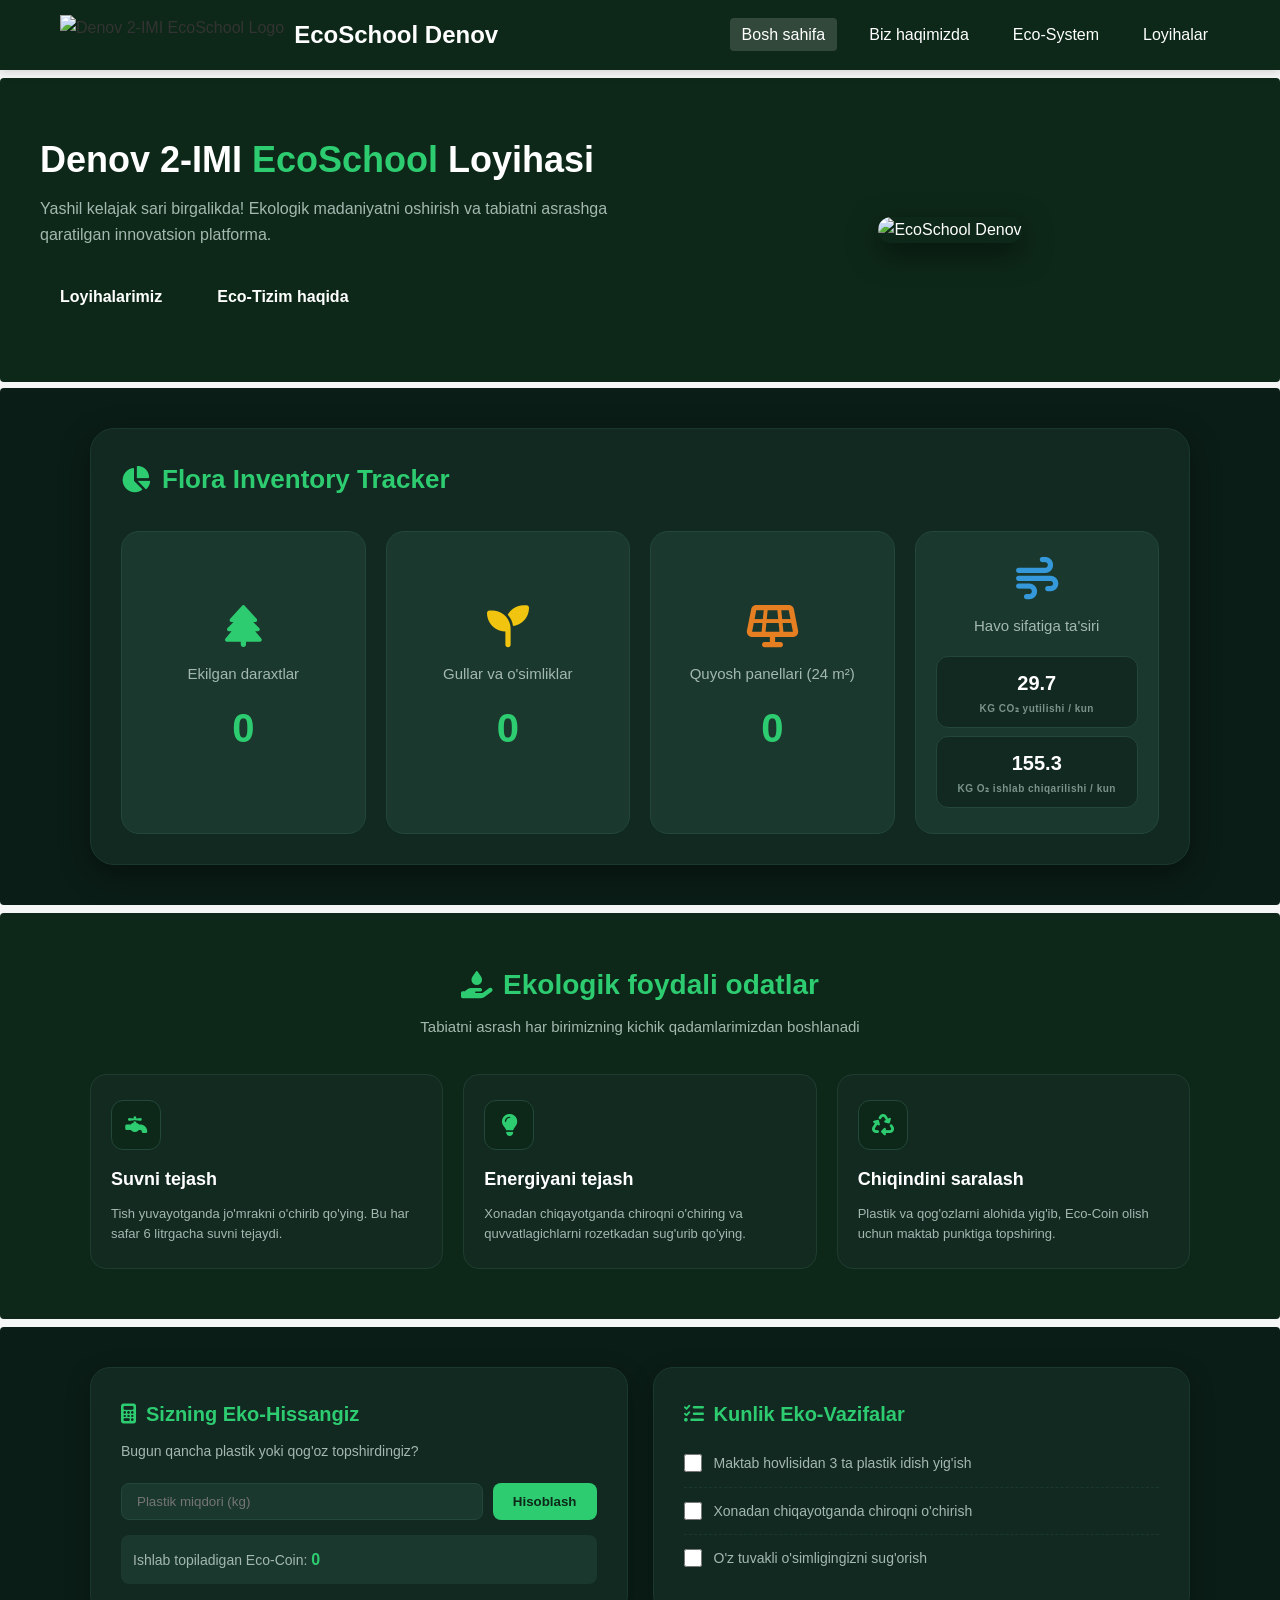
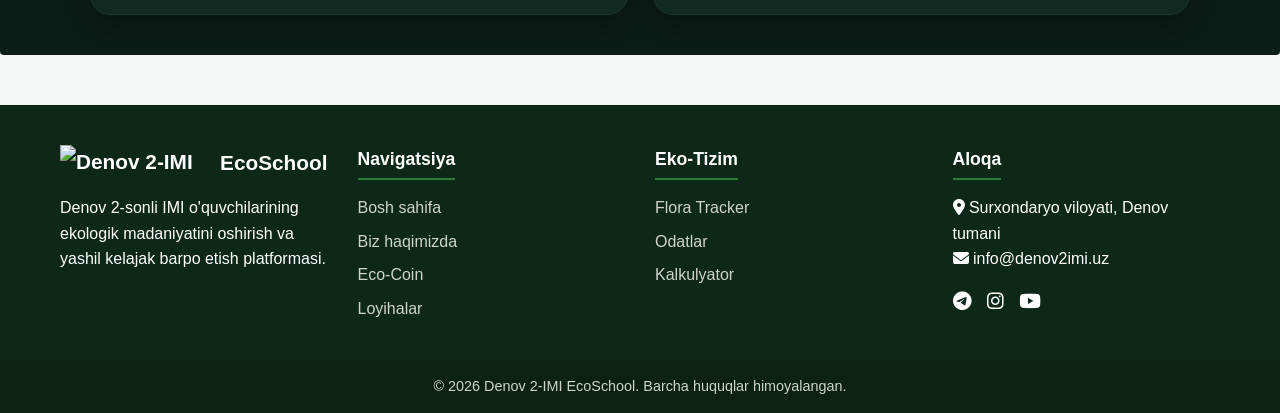
==== index.html @ a606a938 "Add files via upload" ====
<!doctype html>
<html lang="uz">
  <head>
    <meta charset="UTF-8">
    <meta name="viewport" content="width=device-width, initial-scale=1.0">
    <meta name="keywords" content="ecoschool, denov 2-imi, denov2imi, denov ecology, eko maktab, green school denov, denov ecoschool, denov2imi ecoschool">
    <meta name="description" content="Denov 2-IMI maktabining rasmiy ekologik platformasi. Eko-startaplar, yangiliklar va interaktiv kalkulyator">
    <title>EcoSchool Denov | Denov 2-imi</title>
    
    <link rel="stylesheet" href="style.css">
    <link rel="stylesheet" href="https://cdnjs.cloudflare.com/ajax/libs/font-awesome/6.5.1/css/all.min.css">
    <link rel="stylesheet" href="main.css">
    
    <meta name="theme-color" content="#0D2818">
    <meta name="apple-mobile-web-app-status-bar-style" content="black-translucent">
  </head>
  <body>
    <header class="main-header">
      <nav class="navbar">
        <div class="logo">
          <img src="images/logo.png" alt="Denov 2-IMI EcoSchool Logo" class="logo-img">
          <span class="logo-text">EcoSchool Denov</span>
        </div>
        
        <ul class="nav-links">
          <li><a href="index.html" class="active">Bosh sahifa</a></li>
          <li><a href="about.html">Biz haqimizda</a></li>
          <li><a href="ecosystem.html">Eco-System</a></li>
          <li><a href="projects.html">Loyihalar</a></li>
        </ul>
      </nav>
    </header>

    <section id="home" class="hero">
      <div class="hero-container">
        <div class="hero-content">
          <h1>Denov 2-IMI <span>EcoSchool</span> Loyihasi</h1>
          <p>Yashil kelajak sari birgalikda! Ekologik madaniyatni oshirish va tabiatni asrashga qaratilgan innovatsion platforma.</p>
          <div class="hero-btns">
            <a href="projects.html" class="btn btn-primary">Loyihalarimiz</a>
            <a href="ecosystem.html" class="btn btn-secondary">Eco-Tizim haqida</a>
          </div>
        </div>
        <div class="hero-image">
          <img src="images/ecoschool.png" alt="EcoSchool Denov">
        </div>
      </div>
    </section>

    <section class="tracker-section">
      <div class="tracker-container">
        <h2 class="tracker-title"><i class="fas fa-chart-pie"></i> Flora Inventory Tracker</h2>
        
        <div class="tracker-grid">
          <div class="tracker-card">
            <i class="fas fa-tree icon-tree"></i>
            <h3>Ekilgan daraxtlar</h3>
            <p class="stat-number" data-target="454">0</p>
          </div>

          <div class="tracker-card">
            <i class="fas fa-seedling icon-flower"></i>
            <h3>Gullar va o'simliklar</h3>
            <p class="stat-number" data-target="501">0</p>
          </div>

          <div class="tracker-card">
            <i class="fas fa-solar-panel icon-solar"></i>
            <h3>Quyosh panellari (24 m²)</h3>
            <p class="stat-number" data-target="12">0</p>
          </div>

          <div class="tracker-card impact-card">
            <i class="fas fa-wind icon-air"></i>
            <h3>Havo sifatiga ta'siri</h3>
            
            <div class="impact-box">
              <span class="impact-value">29.7</span>
              <span class="impact-label">KG CO₂ yutilishi / kun</span>
            </div>

            <div class="impact-box">
              <span class="impact-value">155.3</span>
              <span class="impact-label">KG O₂ ishlab chiqarilishi / kun</span>
            </div>
          </div>
        </div>
      </div>
    </section>

    <section class="eco-tips-section">
      <div class="eco-tips-container">
        <h2 class="section-title"><i class="fas fa-hand-holding-water"></i> Ekologik foydali odatlar</h2>
        <p class="section-subtitle">Tabiatni asrash har birimizning kichik qadamlarimizdan boshlanadi</p>

        <div class="tips-grid">
          <div class="tip-card">
            <div class="tip-icon"><i class="fas fa-faucet"></i></div>
            <h3>Suvni tejash</h3>
            <p>Tish yuvayotganda jo'mrakni o'chirib qo'ying. Bu har safar 6 litrgacha suvni tejaydi.</p>
          </div>

          <div class="tip-card">
            <div class="tip-icon"><i class="fas fa-lightbulb"></i></div>
            <h3>Energiyani tejash</h3>
            <p>Xonadan chiqayotganda chiroqni o'chiring va quvvatlagichlarni rozetkadan sug'urib qo'ying.</p>
          </div>

          <div class="tip-card">
            <div class="tip-icon"><i class="fas fa-recycle"></i></div>
            <h3>Chiqindini saralash</h3>
            <p>Plastik va qog'ozlarni alohida yig'ib, Eco-Coin olish uchun maktab punktiga topshiring.</p>
          </div>
        </div>
      </div>
    </section>

    <section class="eco-interactive-section">
      <div class="interactive-container">
        
        <div class="interactive-card calculator-card">
          <h3><i class="fas fa-calculator"></i> Sizning Eko-Hissangiz</h3>
          <p>Bugun qancha plastik yoki qog'oz topshirdingiz?</p>
          
          <div class="input-group">
            <input type="number" id="plasticInput" placeholder="Plastik miqdori (kg)">
            <button onclick="calculateEcoCoins()" class="calc-btn">Hisoblash</button>
          </div>
          
          <div class="calc-result" id="calcResult">
            Ishlab topiladigan Eco-Coin: <span id="coinOutput">0</span>
          </div>
        </div>

        <div class="interactive-card daily-quests">
          <h3><i class="fas fa-tasks"></i> Kunlik Eko-Vazifalar</h3>
          <ul class="quest-list">
            <li>
              <input type="checkbox" id="quest1">
              <label for="quest1">Maktab hovlisidan 3 ta plastik idish yig'ish</label>
            </li>
            <li>
              <input type="checkbox" id="quest2">
              <label for="quest2">Xonadan chiqayotganda chiroqni o'chirish</label>
            </li>
            <li>
              <input type="checkbox" id="quest3">
              <label for="quest3">O'z tuvakli o'simligingizni sug'orish</label>
            </li>
          </ul>
        </div>

      </div>
    </section>

    <footer class="main-footer">
      <div class="footer-container">
        
        <div class="footer-brand">
          <div class="footer-logo">
            <img src="images/logo.png" alt="Denov 2-IMI EcoSchool Logo">
            <span>EcoSchool</span>
          </div>
          <p>Denov 2-sonli IMI o'quvchilarining ekologik madaniyatini oshirish va yashil kelajak barpo etish platformasi.</p>
        </div>

        <div class="footer-links">
          <h4>Navigatsiya</h4>
          <ul>
            <li><a href="index.html">Bosh sahifa</a></li>
            <li><a href="about.html">Biz haqimizda</a></li>
            <li><a href="ecosystem.html">Eco-Coin</a></li>
            <li><a href="projects.html">Loyihalar</a></li>
          </ul>
        </div>

        <div class="footer-links">
          <h4>Eko-Tizim</h4>
          <ul>
            <li><a href="ecosystem.html">Flora Tracker</a></li>
            <li><a href="ecosystem.html">Odatlar</a></li>
            <li><a href="ecosystem.html">Kalkulyator</a></li>
          </ul>
        </div>

        <div class="footer-contact">
          <h4>Aloqa</h4>
          <p><i class="fas fa-map-marker-alt"></i> Surxondaryo viloyati, Denov tumani</p>
          <p><i class="fas fa-envelope"></i> info@denov2imi.uz</p>
          <div class="social-icons">
            <a href="#"><i class="fab fa-telegram"></i></a>
            <a href="#"><i class="fab fa-instagram"></i></a>
            <a href="#"><i class="fab fa-youtube"></i></a>
          </div>
        </div>

      </div>

      <div class="footer-bottom">
        <p>&copy; 2026 Denov 2-IMI EcoSchool. Barcha huquqlar himoyalangan.</p>
      </div>
    </footer>

    <script type="module" src="main.js"></script>
  </body>
</html>
---- style.css ----
.hero {
  padding: 60px 20px;
  background-color: #0d2818;
  color: #ffffff;
  border-radius: 4px;
  margin-top: 8px;
}

.hero-container {
  max-width: 1200px;
  margin: 0 auto;
  display: flex;
  align-items: center;
  justify-content: space-between;
  gap: 40px;
}

.hero-content {
  flex: 1;
}

.hero-content h1 {
  font-size: 36px;
  margin-bottom: 15px;
  line-height: 1.2;
}

.hero-content h1 span {
  color: #2ecc71; 
}

.hero-content p {
  color: #a3b8b0;
  font-size: 16px;
  margin-bottom: 25px;
  line-height: 1.6;
}

.hero-btns {
  display: flex;
  gap: 15px;
}

.btn {
  padding: 12px 24px;
  border-radius: 8px;
  text-decoration: none;
  font-weight: 600;
  transition: 0.3s;
}

.btn-primary {
  background-color: #2ecc71;
  color: #0d2818;
}

.btn-primary:hover {
  background-color: #27ae60;
}

.btn-secondary {
  border: 2px solid #2ecc71;
  color: #2ecc71;
}

.btn-secondary:hover {
  background-color: rgba(46, 204, 113, 0.1);
}

.hero-image {
  flex: 1;
  text-align: center;
}

.hero-image img {
  width: 100%;
  max-width: 500px;
  border-radius: 16px;
  box-shadow: 0 10px 30px rgba(0, 0, 0, 0.5);
}

.tracker-section {
  width: 100%;
  background-color: #0b1d17;
  padding: 40px 20px;
  box-sizing: border-box;
  border-radius: 4px;
  margin-top: 6px;
}

.tracker-container {
  max-width: 1100px;
  margin: 0 auto;
  background-color: #122921;
  border-radius: 24px;
  padding: 30px;
  border: 1px solid #1a382e;
  box-shadow: 0 10px 30px rgba(0, 0, 0, 0.4);
}

.tracker-title {
  color: #2ecc71;
  font-size: 26px;
  font-weight: 700;
  margin-bottom: 30px;
  display: flex;
  align-items: center;
  gap: 12px;
}

.tracker-grid {
  display: grid;
  grid-template-columns: repeat(auto-fit, minmax(220px, 1fr));
  gap: 20px;
}

.tracker-card {
  background-color: #1a382e;
  border-radius: 18px;
  padding: 25px 20px;
  text-align: center;
  display: flex;
  flex-direction: column;
  align-items: center;
  justify-content: center;
  border: 1px solid #23473b;
}

.tracker-card i {
  font-size: 42px;
  margin-bottom: 15px;
}

.icon-tree { color: #2ecc71; }
.icon-flower { color: #f1c40f; }
.icon-solar { color: #e67e22; }
.icon-air { color: #3498db; }

.tracker-card h3 {
  color: #a3b8b0;
  font-size: 15px;
  font-weight: 500;
  margin-bottom: 10px;
}

.stat-number {
  color: #2ecc71;
  font-size: 40px;
  font-weight: 800;
  margin: 0;
}

.impact-card {
  justify-content: space-between;
}

.impact-box {
  background-color: #122921;
  width: 100%;
  padding: 10px;
  border-radius: 12px;
  margin-top: 8px;
  border: 1px solid #23473b;
  box-sizing: border-box;
}

.impact-value {
  display: block;
  color: #ffffff;
  font-size: 20px;
  font-weight: 700;
}

.impact-label {
  display: block;
  color: #7a938a;
  font-size: 10px;
  font-weight: 600;
  margin-top: 2px;
  letter-spacing: 0.5px;
}

.eco-tips-section {
  width: 100%;
  background-color: #0d2818;
  padding: 50px 20px;
  box-sizing: border-box;
  border-radius: 4px;
  margin-top: 8px;
}

.eco-tips-container {
  max-width: 1100px;
  margin: 0 auto;
  text-align: center;
}

.section-title {
  color: #2ecc71;
  font-size: 28px;
  font-weight: 700;
  margin-bottom: 8px;
  display: flex;
  align-items: center;
  justify-content: center;
  gap: 10px;
}

.section-subtitle {
  color: #a3b8b0;
  font-size: 15px;
  margin-bottom: 35px;
}

.tips-grid {
  display: grid;
  grid-template-columns: repeat(auto-fit, minmax(230px, 1fr));
  gap: 20px;
}

.tip-card {
  background-color: #132a21;
  border: 1px solid #1e3d30;
  border-radius: 16px;
  padding: 25px 20px;
  text-align: left;
  transition: transform 0.3s ease, border-color 0.3s ease;
}

.tip-card:hover {
  transform: translateY(-5px);
  border-color: #2ecc71;
}

.tip-icon {
  width: 50px;
  height: 50px;
  background-color: #0d2818;
  border-radius: 12px;
  display: flex;
  align-items: center;
  justify-content: center;
  margin-bottom: 15px;
  border: 1px solid #23473b;
}

.tip-icon i {
  color: #2ecc71;
  font-size: 22px;
}

.tip-card h3 {
  color: #ffffff;
  font-size: 18px;
  margin-bottom: 10px;
}

.tip-card p {
  color: #a3b8b0;
  font-size: 13px;
  line-height: 1.5;
  margin: 0;
}

.eco-interactive-section {
  width: 100%;
  background-color: #0b1d17;
  padding: 40px 20px;
  box-sizing: border-box;
  border-radius: 4px;
  margin-top: 8px;
}

.interactive-container {
  max-width: 1100px;
  margin: 0 auto;
  display: grid;
  grid-template-columns: repeat(auto-fit, minmax(300px, 1fr));
  gap: 25px;
}

.interactive-card {
  background-color: #122921;
  border: 1px solid #1a382e;
  border-radius: 20px;
  padding: 30px;
  color: #ffffff;
  box-shadow: 0 8px 25px rgba(0, 0, 0, 0.3);
}

.interactive-card h3 {
  color: #2ecc71;
  font-size: 20px;
  margin-bottom: 10px;
  display: flex;
  align-items: center;
  gap: 10px;
}

.interactive-card p {
  color: #a3b8b0;
  font-size: 14px;
  margin-bottom: 20px;
}

.input-group {
  display: flex;
  gap: 10px;
  margin-bottom: 15px;
}

.input-group input {
  flex: 1;
  background-color: #1a382e;
  border: 1px solid #23473b;
  border-radius: 8px;
  padding: 10px 15px;
  color: #ffffff;
  outline: none;
}

.calc-btn {
  background-color: #2ecc71;
  color: #0d2818;
  border: none;
  border-radius: 8px;
  padding: 10px 20px;
  font-weight: 700;
  cursor: pointer;
  transition: 0.3s;
}

.calc-btn:hover {
  background-color: #27ae60;
}

.calc-result {
  background-color: #1a382e;
  padding: 12px;
  border-radius: 8px;
  font-size: 14px;
  color: #a3b8b0;
}

#coinOutput {
  color: #2ecc71;
  font-weight: 800;
  font-size: 16px;
}

.quest-list {
  list-style: none;
  padding: 0;
  margin: 0;
}

.quest-list li {
  display: flex;
  align-items: center;
  gap: 12px;
  padding: 12px 0;
  border-bottom: 1px dashed #1a382e;
}

.quest-list li:last-child {
  border-bottom: none;
}

.quest-list input[type="checkbox"] {
  accent-color: #2ecc71;
  width: 18px;
  height: 18px;
  cursor: pointer;
}

.quest-list label {
  color: #a3b8b0;
  font-size: 14px;
  cursor: pointer;
}

.about-section {
  width: 100%;
  background-color: #0b1d17;
  padding: 60px 20px;
  box-sizing: border-box;
}

.about-container {
  max-width: 1100px;
  margin: 0 auto;
  display: grid;
  grid-template-columns: repeat(auto-fit, minmax(320px, 1fr));
  gap: 40px;
  align-items: center;
}

.about-content h2 {
  color: #2ecc71;
  font-size: 28px;
  margin-bottom: 15px;
  display: flex;
  align-items: center;
  gap: 10px;
}

.about-description {
  color: #a3b8b0;
  font-size: 15px;
  line-height: 1.6;
  margin-bottom: 30px;
}

.about-features {
  display: flex;
  flex-direction: column;
  gap: 20px;
}

.feature-item {
  display: flex;
  align-items: flex-start;
  gap: 15px;
  background-color: #122921;
  border: 1px solid #1a382e;
  padding: 18px;
  border-radius: 14px;
}

.feature-icon {
  width: 42px;
  height: 42px;
  background-color: #1a382e;
  border-radius: 10px;
  display: flex;
  align-items: center;
  justify-content: center;
  flex-shrink: 0;
}

.feature-icon i {
  color: #2ecc71;
  font-size: 18px;
}

.feature-item h4 {
  color: #ffffff;
  font-size: 16px;
  margin-bottom: 5px;
}

.feature-item p {
  color: #a3b8b0;
  font-size: 13px;
  line-height: 1.4;
  margin: 0;
}

.about-stats-card {
  background-color: #122921;
  border: 1px solid #1a382e;
  border-radius: 20px;
  padding: 35px;
  display: flex;
  flex-direction: column;
  gap: 20px;
  box-shadow: 0 8px 25px rgba(0, 0, 0, 0.3);
}

.about-stats-card h3 {
  color: #ffffff;
  font-size: 18px;
  margin-bottom: 10px;
  text-align: center;
}

.mini-stat {
  background-color: #0b1d17;
  border: 1px solid #1a382e;
  border-radius: 12px;
  padding: 15px;
  text-align: center;
}

.mini-number {
  display: block;
  color: #2ecc71;
  font-size: 28px;
  font-weight: 800;
}

.mini-label {
  color: #a3b8b0;
  font-size: 12px;
  margin-top: 2px;
}

.about-news-section {
  width: 100%;
  background-color: #0d2818;
  padding: 50px 20px;
  box-sizing: border-box;
}

.about-news-container {
  max-width: 1100px;
  margin: 0 auto;
}

.section-header {
  margin-bottom: 35px;
  text-align: left;
}

.section-header h2 {
  color: #2ecc71;
  font-size: 26px;
  margin-bottom: 8px;
  display: flex;
  align-items: center;
  gap: 10px;
}

.section-header p {
  color: #a3b8b0;
  font-size: 14px;
}

.news-cards-grid {
  display: grid;
  grid-template-columns: repeat(auto-fit, minmax(280px, 1fr));
  gap: 20px;
}

.news-card-item {
  background-color: #132a21;
  border: 1px solid #1e3d30;
  border-radius: 16px;
  padding: 25px;
  position: relative;
  display: flex;
  flex-direction: column;
  justify-content: space-between;
  transition: transform 0.3s ease, border-color 0.3s ease;
}

.news-card-item:hover {
  transform: translateY(-5px);
  border-color: #2ecc71;
}

.news-card-badge {
  display: inline-block;
  align-self: flex-start;
  background-color: #0d2818;
  color: #2ecc71;
  border: 1px solid #1e3d30;
  font-size: 11px;
  font-weight: 600;
  padding: 4px 10px;
  border-radius: 6px;
  margin-bottom: 15px;
}

.news-card-item h3 {
  color: #ffffff;
  font-size: 17px;
  line-height: 1.4;
  margin-bottom: 10px;
}

.news-card-item p {
  color: #a3b8b0;
  font-size: 13px;
  line-height: 1.6;
  margin-bottom: 20px;
}

.read-more-link {
  color: #2ecc71;
  text-decoration: none;
  font-size: 13px;
  font-weight: 600;
  display: flex;
  align-items: center;
  gap: 6px;
  transition: gap 0.2s ease;
}

.read-more-link:hover {
  gap: 10px;
}

.eco-news-section {
  width: 100%;
  background-color: #0b1d17;
  padding: 60px 20px;
  box-sizing: border-box;
}

.eco-news-container {
  max-width: 1100px;
  margin: 0 auto;
}

.news-header {
  text-align: center;
  margin-bottom: 40px;
}

.news-header h2 {
  color: #2ecc71;
  font-size: 28px;
  display: flex;
  align-items: center;
  justify-content: center;
  gap: 10px;
  margin-bottom: 8px;
}

.news-header p {
  color: #a3b8b0;
  font-size: 15px;
}

.eco-news-grid {
  display: grid;
  grid-template-columns: repeat(auto-fit, minmax(300px, 1fr));
  gap: 25px;
}

.eco-news-card {
  background-color: #122921;
  border: 1px solid #1a382e;
  border-radius: 18px;
  overflow: hidden;
  display: flex;
  flex-direction: column;
  transition: transform 0.3s ease, border-color 0.3s ease;
}

.eco-news-card:hover {
  transform: translateY(-7px);
  border-color: #2ecc71;
}

.card-image {
  position: relative;
  width: 100%;
  height: 180px;
  background-color: #0d2818;
  object-fit: cover;
}

.card-image img {
  width: 100%;
  height: 100%;
  object-fit: cover;
}

.category-tag {
  position: absolute;
  top: 12px;
  right: 12px;
  background-color: #2ecc71;
  color: #0b1d17;
  font-size: 11px;
  font-weight: 700;
  padding: 4px 10px;
  border-radius: 6px;
  text-transform: uppercase;
}

.card-body {
  padding: 22px;
  display: flex;
  flex-direction: column;
  flex-grow: 1;
}

.card-date {
  color: #7a938a;
  font-size: 12px;
  margin-bottom: 10px;
  display: flex;
  align-items: center;
  gap: 6px;
}

.eco-news-card h3 {
  color: #ffffff;
  font-size: 17px;
  line-height: 1.4;
  margin-bottom: 10px;
}

.eco-news-card p {
  color: #a3b8b0;
  font-size: 13px;
  line-height: 1.5;
  margin-bottom: 20px;
  flex-grow: 1;
}

.news-more-btn {
  color: #2ecc71;
  text-decoration: none;
  font-size: 14px;
  font-weight: 600;
  display: inline-flex;
  align-items: center;
  gap: 6px;
  transition: gap 0.2s ease;
}

.news-more-btn:hover {
  gap: 10px;
}

.eco-system-section {
  width: 100%;
  background-color: #0d2818;
  padding: 60px 20px;
  box-sizing: border-box;
}

.eco-system-container {
  max-width: 1100px;
  margin: 0 auto;
}

.system-header {
  text-align: center;
  margin-bottom: 45px;
}

.system-header h2 {
  color: #2ecc71;
  font-size: 28px;
  display: flex;
  align-items: center;
  justify-content: center;
  gap: 10px;
  margin-bottom: 8px;
}

.system-header p {
  color: #a3b8b0;
  font-size: 15px;
}

.system-grid {
  display: grid;
  grid-template-columns: repeat(auto-fit, minmax(240px, 1fr));
  gap: 25px;
}

.system-card {
  background-color: #132a21;
  border: 1px solid #1e3d30;
  border-radius: 18px;
  padding: 25px 20px;
  display: flex;
  flex-direction: column;
  transition: transform 0.3s ease, border-color 0.3s ease;
}

.system-card:hover {
  transform: translateY(-5px);
  border-color: #2ecc71;
}

.card-icon {
  width: 50px;
  height: 50px;
  background-color: #0d2818;
  border: 1px solid #1e3d30;
  border-radius: 12px;
  display: flex;
  align-items: center;
  justify-content: center;
  margin-bottom: 15px;
}

.card-icon i {
  color: #2ecc71;
  font-size: 22px;
}

.system-card h3 {
  color: #ffffff;
  font-size: 20px;
  margin-bottom: 12px;
}

.card-quote {
  margin: 0 0 15px 0;
  padding: 8px 10px;
  border-left: 3px solid #2ecc71;
  color: #2ecc71;
  font-style: italic;
  font-size: 13px;
  line-height: 1.4;
  background-color: rgba(46, 204, 113, 0.05);
  border-radius: 0 8px 8px 0;
}

.system-card p {
  color: #a3b8b0;
  font-size: 13px;
  line-height: 1.5;
  margin: 0;
}

.school-eco-section {
  width: 100%;
  background-color: #0b1d17;
  padding: 60px 20px;
  box-sizing: border-box;
}

.school-eco-container {
  max-width: 1100px;
  margin: 0 auto;
}

.eco-intro {
  text-align: center;
  max-width: 750px;
  margin: 0 auto 45px auto;
}

.eco-intro h2 {
  color: #2ecc71;
  font-size: 28px;
  display: flex;
  align-items: center;
  justify-content: center;
  gap: 10px;
  margin-bottom: 12px;
}

.eco-intro p {
  color: #a3b8b0;
  font-size: 15px;
  line-height: 1.6;
}

.eco-columns {
  display: grid;
  grid-template-columns: repeat(auto-fit, minmax(280px, 1fr));
  gap: 25px;
}

.eco-column-card {
  background-color: #122921;
  border: 1px solid #1a382e;
  border-radius: 18px;
  padding: 28px 22px;
  display: flex;
  flex-direction: column;
  transition: transform 0.3s ease, border-color 0.3s ease;
}

.eco-column-card:hover {
  transform: translateY(-5px);
  border-color: #2ecc71;
}

.column-icon {
  width: 52px;
  height: 52px;
  background-color: #0b1d17;
  border: 1px solid #1a382e;
  border-radius: 14px;
  display: flex;
  align-items: center;
  justify-content: center;
  margin-bottom: 18px;
}

.column-icon i {
  color: #2ecc71;
  font-size: 24px;
}

.eco-column-card h3 {
  color: #ffffff;
  font-size: 20px;
  margin-bottom: 12px;
}

.school-quote {
  margin: 0 0 15px 0;
  padding: 8px 12px;
  border-left: 3px solid #2ecc71;
  color: #2ecc71;
  font-style: italic;
  font-size: 13px;
  line-height: 1.4;
  background-color: rgba(46, 204, 113, 0.05);
  border-radius: 0 8px 8px 0;
}

.eco-column-card p {
  color: #a3b8b0;
  font-size: 13px;
  line-height: 1.6;
  margin: 0;
}

.projects-section {
  width: 100%;
  background-color: #0b1d17;
  padding: 60px 20px;
  box-sizing: border-box;
}

.projects-container {
  max-width: 1100px;
  margin: 0 auto;
}

.projects-header {
  text-align: center;
  margin-bottom: 45px;
}

.projects-header h2 {
  color: #2ecc71;
  font-size: 28px;
  display: flex;
  align-items: center;
  justify-content: center;
  gap: 10px;
  margin-bottom: 8px;
}

.projects-header p {
  color: #a3b8b0;
  font-size: 15px;
}

.projects-grid {
  display: grid;
  grid-template-columns: repeat(auto-fit, minmax(280px, 1fr));
  gap: 25px;
}

.project-card {
  background-color: #122921;
  border: 1px solid #1a382e;
  border-radius: 18px;
  padding: 25px;
  position: relative;
  display: flex;
  flex-direction: column;
  transition: transform 0.3s ease, border-color 0.3s ease;
}

.project-card:hover {
  transform: translateY(-5px);
  border-color: #2ecc71;
}

.project-status {
  position: absolute;
  top: 20px;
  right: 20px;
  font-size: 11px;
  font-weight: 700;
  padding: 4px 10px;
  border-radius: 20px;
}

.status-active {
  background-color: rgba(46, 204, 113, 0.15);
  color: #2ecc71;
  border: 1px solid #2ecc71;
}

.status-completed {
  background-color: rgba(52, 152, 219, 0.15);
  color: #3498db;
  border: 1px solid #3498db;
}

.project-icon {
  width: 48px;
  height: 48px;
  background-color: #0b1d17;
  border: 1px solid #1a382e;
  border-radius: 12px;
  display: flex;
  align-items: center;
  justify-content: center;
  margin-bottom: 15px;
}

.project-icon i {
  color: #2ecc71;
  font-size: 20px;
}

.project-card h3 {
  color: #ffffff;
  font-size: 19px;
  margin-bottom: 10px;
}

.project-card p {
  color: #a3b8b0;
  font-size: 13px;
  line-height: 1.5;
  margin-bottom: 20px;
  flex-grow: 1;
}

.project-progress {
  width: 100%;
  height: 8px;
  background-color: #0b1d17;
  border-radius: 10px;
  overflow: hidden;
  margin-bottom: 10px;
}

.progress-bar {
  height: 100%;
  background-color: #2ecc71;
  border-radius: 10px;
}

.project-meta {
  display: flex;
  justify-content: space-between;
  color: #7a938a;
  font-size: 12px;
  font-weight: 600;
}
.add-project-section {
  width: 100%;
  background-color: #0b1d17;
  padding: 0 20px 60px 20px;
  box-sizing: border-box;
}

.add-project-container {
  max-width: 1100px;
  margin: 0 auto;
}

.add-project-card {
  background: linear-gradient(135deg, #122921 0%, #1a382e 100%);
  border: 1px dashed #2ecc71;
  border-radius: 20px;
  padding: 40px 25px;
  text-align: center;
  box-shadow: 0 10px 30px rgba(0, 0, 0, 0.3);
  display: flex;
  flex-direction: column;
  align-items: center;
}

.add-project-icon {
  width: 60px;
  height: 60px;
  background-color: rgba(46, 204, 113, 0.15);
  border-radius: 50%;
  display: flex;
  align-items: center;
  justify-content: center;
  margin-bottom: 20px;
}

.add-project-icon i {
  color: #2ecc71;
  font-size: 28px;
}

.add-project-card h2 {
  color: #ffffff;
  font-size: 24px;
  margin-bottom: 12px;
}

.add-project-card p {
  color: #a3b8b0;
  font-size: 14px;
  max-width: 600px;
  line-height: 1.6;
  margin-bottom: 25px;
}

.add-project-btn {
  background-color: #2ecc71;
  color: #0b1d17;
  border: none;
  border-radius: 12px;
  padding: 14px 28px;
  font-size: 15px;
  font-weight: 700;
  cursor: pointer;
  display: inline-flex;
  align-items: center;
  gap: 10px;
  transition: all 0.3s ease;
}

.add-project-btn:hover {
  background-color: #27ae60;
  transform: translateY(-2px);
  box-shadow: 0 5px 15px rgba(46, 204, 113, 0.4);
}

.add-project{
  color: white;
  text-decoration: none;
}
---- main.css ----
/* ==========================================
   1. UMUMIY SOZLAMALAR VA REZERV STILLAR
   ========================================== */
:root {
  --primary-color: #0D2818;
  --primary-light: #166534;
  --accent-color: #2e7d32;
  --bg-light: #f4f7f5;
  --text-color: #333333;
  --card-bg: #ffffff;
  --gold-color: #fbc02d;
  --border-color: #e0e0e0;
}

* {
  margin: 0;
  padding: 0;
  box-sizing: border-box;
  font-family: 'Segoe UI', Tahoma, Geneva, Verdana, sans-serif;
}

body {
  background-color: var(--bg-light);
  color: var(--text-color);
  line-height: 1.6;
}

a {
  text-decoration: none;
  color: inherit;
}

ul {
  list-style: none;
}

/* ==========================================
   2. HEADER VA NAVBAR
   ========================================== */
.main-header {
  background-color: var(--primary-color);
  position: sticky;
  top: 0;
  z-index: 1000;
  box-shadow: 0 2px 10px rgba(0, 0, 0, 0.15);
}

.navbar {
  display: flex;
  justify-content: space-between;
  align-items: center;
  max-width: 1200px;
  margin: 0 auto;
  padding: 15px 20px;
}

.logo {
  display: flex;
  align-items: center;
  gap: 10px;
}

.logo img {
  height: 40px;
  width: auto;
}

.logo-text {
  color: #ffffff;
  font-size: 1.5rem;
  font-weight: bold;
}

.nav-links {
  display: flex;
  gap: 20px;
}

.nav-links a {
  color: #ffffff;
  font-weight: 500;
  padding: 8px 12px;
  border-radius: 4px;
  transition: background-color 0.3s ease;
}

.nav-links a:hover,
.nav-links a.active {
  background-color: rgba(255, 255, 255, 0.15);
}

/* ==========================================
   3. LOYIHALAR VA KARTALAR (Projects & Store)
   ========================================== */
.projects-section,
.eco-store-section,
.add-project-section,
.auth-section,
.eco-chat-section {
  padding: 40px 20px;
}

.projects-container,
.eco-store-container,
.add-project-container,
.eco-chat-container {
  max-width: 1100px;
  margin: 0 auto;
}

.projects-header,
.store-header,
.chat-header {
  text-align: center;
  margin-bottom: 30px;
}

.projects-header h2,
.store-header h2 {
  color: var(--primary-color);
  font-size: 2rem;
}

.projects-grid,
.store-grid {
  display: grid;
  grid-template-columns: repeat(auto-fit, minmax(280px, 1fr));
  gap: 25px;
}

.project-card,
.store-card {
  background: var(--card-bg);
  border-radius: 12px;
  padding: 20px;
  box-shadow: 0 4px 15px rgba(0, 0, 0, 0.08);
  position: relative;
  display: flex;
  flex-direction: column;
  justify-content: space-between;
}

.project-status {
  position: absolute;
  top: 15px;
  right: 15px;
  font-size: 0.8rem;
  padding: 4px 10px;
  border-radius: 20px;
  font-weight: bold;
}

.status-active {
  background: #e3f2fd;
  color: #1976d2;
}

.status-completed {
  background: #e8f5e9;
  color: #2e7d32;
}

.project-icon,
.store-icon {
  font-size: 2.5rem;
  color: var(--accent-color);
  margin-bottom: 15px;
}

.project-progress {
  height: 8px;
  background: #e0e0e0;
  border-radius: 4px;
  margin: 15px 0 8px 0;
  overflow: hidden;
}

.progress-bar {
  height: 100%;
  background: var(--accent-color);
}

.project-meta {
  display: flex;
  justify-content: space-between;
  font-size: 0.85rem;
  color: #666;
}

/* ==========================================
   4. FORMALAR VA TIZIMGA KIRISH (Forms & Auth)
   ========================================== */
.auth-container,
.add-project-card {
  background: var(--card-bg);
  padding: 30px;
  border-radius: 12px;
  box-shadow: 0 4px 15px rgba(0, 0, 0, 0.1);
}

input[type="text"],
input[type="email"],
input[type="password"],
select,
textarea {
  width: 100%;
  padding: 12px;
  margin-top: 5px;
  margin-bottom: 15px;
  border: 1px solid var(--border-color);
  border-radius: 6px;
  outline: none;
  font-size: 1rem;
}

input:focus,
select:focus,
textarea:focus {
  border-color: var(--accent-color);
}

.btn,
.add-project-btn,
.buy-btn {
  display: inline-block;
  background-color: var(--primary-color);
  color: #ffffff;
  padding: 12px 20px;
  border: none;
  border-radius: 6px;
  font-weight: bold;
  cursor: pointer;
  text-align: center;
  transition: background-color 0.3s ease;
}

.btn:hover,
.add-project-btn:hover,
.buy-btn:hover {
  background-color: var(--primary-light);
}

/* ==========================================
   5. ECO-CHAT VA SIMVOL status
   ========================================== */
.symbol-bar {
  background: #e8f5e9;
  padding: 10px 20px;
  display: flex;
  justify-content: space-between;
  align-items: center;
  border-bottom: 1px solid #c8e6c9;
}

#chatMessages {
  height: 400px;
  padding: 20px;
  overflow-y: auto;
  background: #f9f9f9;
  display: flex;
  flex-direction: column;
  gap: 12px;
}

/* ==========================================
   6. FOOTER
   ========================================== */
.main-footer {
  background-color: var(--primary-color);
  color: #ffffff;
  padding-top: 40px;
  margin-top: 50px;
}

.footer-container {
  max-width: 1200px;
  margin: 0 auto;
  display: grid;
  grid-template-columns: repeat(auto-fit, minmax(200px, 1fr));
  gap: 30px;
  padding: 0 20px 30px 20px;
}

.footer-logo {
  display: flex;
  align-items: center;
  gap: 10px;
  font-size: 1.3rem;
  font-weight: bold;
  margin-bottom: 15px;
}

.footer-logo img {
  height: 35px;
}

.footer-links h4,
.footer-contact h4 {
  margin-bottom: 15px;
  font-size: 1.1rem;
  border-bottom: 2px solid var(--accent-color);
  display: inline-block;
  padding-bottom: 5px;
}

.footer-links ul li {
  margin-bottom: 8px;
}

.footer-links a {
  opacity: 0.8;
  transition: opacity 0.3s;
}

.footer-links a:hover {
  opacity: 1;
}

.social-icons {
  display: flex;
  gap: 15px;
  margin-top: 15px;
  font-size: 1.2rem;
}

.footer-bottom {
  text-align: center;
  padding: 15px;
  background-color: rgba(0, 0, 0, 0.2);
  font-size: 0.9rem;
  opacity: 0.8;
}

/* ==========================================
   7. ADAPTIV TASVIM (RESPONSIVE)
   ========================================== */
@media (max-width: 768px) {
  .navbar {
    flex-direction: column;
    gap: 15px;
  }
  
  .nav-links {
    flex-wrap: wrap;
    justify-content: center;
  }
  
  .symbol-bar {
    flex-direction: column;
    gap: 10px;
    align-items: flex-start;
  }
}
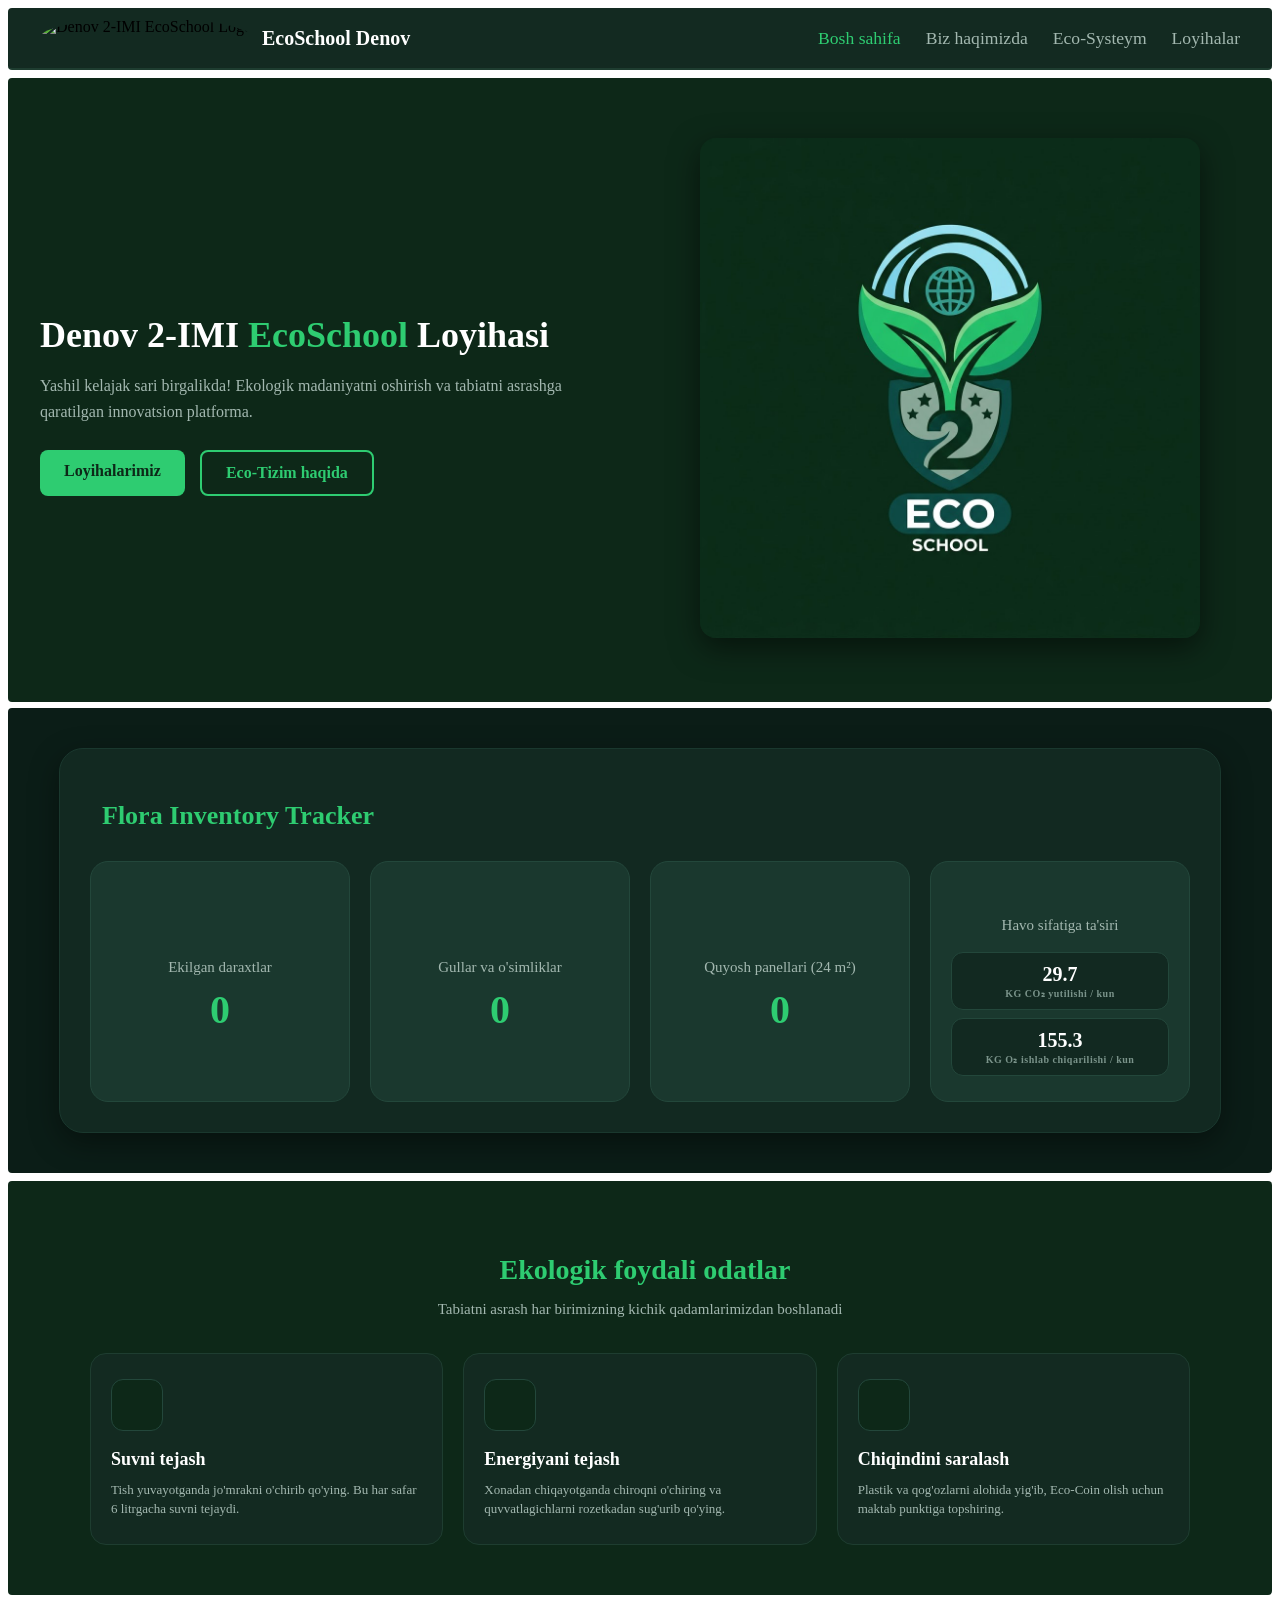
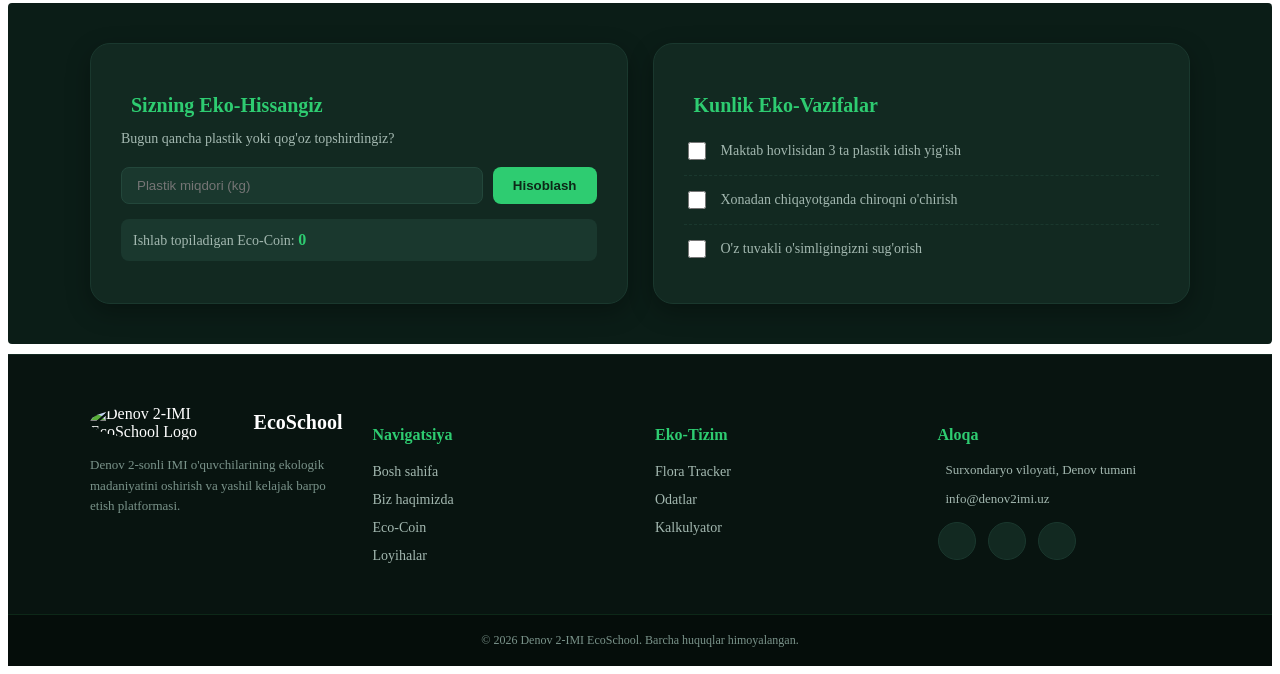
==== commit 03850cc0: "Rename index (1).html to index.html" ====
--- a/index.html
+++ b/index.html
@@ -1,17 +1,17 @@
 <!doctype html>
-<html lang="uz">
+<html lang="en">
   <head>
     <meta charset="UTF-8">
     <meta name="viewport" content="width=device-width, initial-scale=1.0">
     <meta name="keywords" content="ecoschool, denov 2-imi, denov2imi, denov ecology, eko maktab, green school denov, denov ecoschool, denov2imi ecoschool">
-    <meta name="description" content="Denov 2-IMI maktabining rasmiy ekologik platformasi. Eko-startaplar, yangiliklar va interaktiv kalkulyator">
-    <title>EcoSchool Denov | Denov 2-imi</title>
+    <meta name="description" content="Denov 2-IMI maktabining rasmiy ekologik platformasi. Eko-startaplar,yangiliklar va interaktiv kalkulyator">
+    <title> EcoSchool Denov | Denov 2-imi</title>
     
     <link rel="stylesheet" href="style.css">
-    <link rel="stylesheet" href="https://cdnjs.cloudflare.com/ajax/libs/font-awesome/6.5.1/css/all.min.css">
+    <link rel="stylesheet" href="https://cdnjs.cloudflare.com/ajax/libs/font-awesome/7.3.1/css/all.min.css">
     <link rel="stylesheet" href="main.css">
     
-    <meta name="theme-color" content="#0D2818">
+    <meta name="theme-color" content="#OD2818">
     <meta name="apple-mobile-web-app-status-bar-style" content="black-translucent">
   </head>
   <body>
@@ -23,184 +23,181 @@
         </div>
         
         <ul class="nav-links">
-          <li><a href="index.html" class="active">Bosh sahifa</a></li>
+          <li><a href="home.html" class="active">Bosh sahifa</a></li>
           <li><a href="about.html">Biz haqimizda</a></li>
-          <li><a href="ecosystem.html">Eco-System</a></li>
+          <li><a href="ecosysteym.html">Eco-Systeym</a></li>
           <li><a href="projects.html">Loyihalar</a></li>
         </ul>
       </nav>
-    </header>
-
-    <section id="home" class="hero">
-      <div class="hero-container">
-        <div class="hero-content">
-          <h1>Denov 2-IMI <span>EcoSchool</span> Loyihasi</h1>
-          <p>Yashil kelajak sari birgalikda! Ekologik madaniyatni oshirish va tabiatni asrashga qaratilgan innovatsion platforma.</p>
-          <div class="hero-btns">
-            <a href="projects.html" class="btn btn-primary">Loyihalarimiz</a>
-            <a href="ecosystem.html" class="btn btn-secondary">Eco-Tizim haqida</a>
-          </div>
+</header>
+<section id="home" class="hero">
+  <div class="hero-container">
+    <div class="hero-content">
+      <h1>Denov 2-IMI <span>EcoSchool</span> Loyihasi</h1>
+      <p>Yashil kelajak sari birgalikda! Ekologik madaniyatni oshirish va tabiatni asrashga qaratilgan innovatsion platforma.</p>
+      <div class="hero-btns">
+        <a href="projects.html#" class="btn btn-primary">Loyihalarimiz</a>
+        <a href="ecosysteym.html#" class="btn btn-secondary">Eco-Tizim haqida</a>
+      </div>
+    </div>
+    <div class="hero-image">
+      <img src="images/ecoschool.png" alt="EcoSchool Denov">
+    </div>
+  </div>
+</section>
+
+<section class="tracker-section">
+  <div class="tracker-container">
+    <h2 class="tracker-title"><i class="fas fa-chart-pie"></i> Flora Inventory Tracker</h2>
+    
+    <div class="tracker-grid">
+      <div class="tracker-card">
+        <i class="fas fa-tree icon-tree"></i>
+        <h3>Ekilgan daraxtlar</h3>
+        <p class="stat-number"  data-target="454">0</p>
+      </div>
+
+      <div class="tracker-card">
+        <i class="fas fa-seedling icon-flower"></i>
+        <h3>Gullar va o'simliklar</h3>
+        <p class="stat-number" data-target="501">0</p>
+      </div>
+
+      <div class="tracker-card">
+        <i class="fas fa-solar-panel icon-solar"></i>
+        <h3>Quyosh panellari (24 m²)</h3>
+        <p class="stat-number" data-target="12">0</p>
+      </div>
+
+      <div class="tracker-card impact-card">
+        <i class="fas fa-wind icon-air"></i>
+        <h3>Havo sifatiga ta'siri</h3>
+        
+        <div class="impact-box">
+          <span class="impact-value">29.7</span>
+          <span class="impact-label">KG CO₂ yutilishi / kun</span>
         </div>
-        <div class="hero-image">
-          <img src="images/ecoschool.png" alt="EcoSchool Denov">
+
+        <div class="impact-box">
+          <span class="impact-value">155.3</span>
+          <span class="impact-label">KG O₂ ishlab chiqarilishi / kun</span>
         </div>
       </div>
-    </section>
-
-    <section class="tracker-section">
-      <div class="tracker-container">
-        <h2 class="tracker-title"><i class="fas fa-chart-pie"></i> Flora Inventory Tracker</h2>
-        
-        <div class="tracker-grid">
-          <div class="tracker-card">
-            <i class="fas fa-tree icon-tree"></i>
-            <h3>Ekilgan daraxtlar</h3>
-            <p class="stat-number" data-target="454">0</p>
-          </div>
-
-          <div class="tracker-card">
-            <i class="fas fa-seedling icon-flower"></i>
-            <h3>Gullar va o'simliklar</h3>
-            <p class="stat-number" data-target="501">0</p>
-          </div>
-
-          <div class="tracker-card">
-            <i class="fas fa-solar-panel icon-solar"></i>
-            <h3>Quyosh panellari (24 m²)</h3>
-            <p class="stat-number" data-target="12">0</p>
-          </div>
-
-          <div class="tracker-card impact-card">
-            <i class="fas fa-wind icon-air"></i>
-            <h3>Havo sifatiga ta'siri</h3>
-            
-            <div class="impact-box">
-              <span class="impact-value">29.7</span>
-              <span class="impact-label">KG CO₂ yutilishi / kun</span>
-            </div>
-
-            <div class="impact-box">
-              <span class="impact-value">155.3</span>
-              <span class="impact-label">KG O₂ ishlab chiqarilishi / kun</span>
-            </div>
-          </div>
-        </div>
-      </div>
-    </section>
-
-    <section class="eco-tips-section">
-      <div class="eco-tips-container">
-        <h2 class="section-title"><i class="fas fa-hand-holding-water"></i> Ekologik foydali odatlar</h2>
-        <p class="section-subtitle">Tabiatni asrash har birimizning kichik qadamlarimizdan boshlanadi</p>
-
-        <div class="tips-grid">
-          <div class="tip-card">
-            <div class="tip-icon"><i class="fas fa-faucet"></i></div>
-            <h3>Suvni tejash</h3>
-            <p>Tish yuvayotganda jo'mrakni o'chirib qo'ying. Bu har safar 6 litrgacha suvni tejaydi.</p>
-          </div>
-
-          <div class="tip-card">
-            <div class="tip-icon"><i class="fas fa-lightbulb"></i></div>
-            <h3>Energiyani tejash</h3>
-            <p>Xonadan chiqayotganda chiroqni o'chiring va quvvatlagichlarni rozetkadan sug'urib qo'ying.</p>
-          </div>
-
-          <div class="tip-card">
-            <div class="tip-icon"><i class="fas fa-recycle"></i></div>
-            <h3>Chiqindini saralash</h3>
-            <p>Plastik va qog'ozlarni alohida yig'ib, Eco-Coin olish uchun maktab punktiga topshiring.</p>
-          </div>
-        </div>
-      </div>
-    </section>
-
-    <section class="eco-interactive-section">
-      <div class="interactive-container">
-        
-        <div class="interactive-card calculator-card">
-          <h3><i class="fas fa-calculator"></i> Sizning Eko-Hissangiz</h3>
-          <p>Bugun qancha plastik yoki qog'oz topshirdingiz?</p>
-          
-          <div class="input-group">
-            <input type="number" id="plasticInput" placeholder="Plastik miqdori (kg)">
-            <button onclick="calculateEcoCoins()" class="calc-btn">Hisoblash</button>
-          </div>
-          
-          <div class="calc-result" id="calcResult">
-            Ishlab topiladigan Eco-Coin: <span id="coinOutput">0</span>
-          </div>
-        </div>
-
-        <div class="interactive-card daily-quests">
-          <h3><i class="fas fa-tasks"></i> Kunlik Eko-Vazifalar</h3>
-          <ul class="quest-list">
-            <li>
-              <input type="checkbox" id="quest1">
-              <label for="quest1">Maktab hovlisidan 3 ta plastik idish yig'ish</label>
-            </li>
-            <li>
-              <input type="checkbox" id="quest2">
-              <label for="quest2">Xonadan chiqayotganda chiroqni o'chirish</label>
-            </li>
-            <li>
-              <input type="checkbox" id="quest3">
-              <label for="quest3">O'z tuvakli o'simligingizni sug'orish</label>
-            </li>
-          </ul>
-        </div>
-
-      </div>
-    </section>
-
-    <footer class="main-footer">
-      <div class="footer-container">
-        
-        <div class="footer-brand">
-          <div class="footer-logo">
-            <img src="images/logo.png" alt="Denov 2-IMI EcoSchool Logo">
-            <span>EcoSchool</span>
-          </div>
-          <p>Denov 2-sonli IMI o'quvchilarining ekologik madaniyatini oshirish va yashil kelajak barpo etish platformasi.</p>
-        </div>
-
-        <div class="footer-links">
-          <h4>Navigatsiya</h4>
-          <ul>
-            <li><a href="index.html">Bosh sahifa</a></li>
-            <li><a href="about.html">Biz haqimizda</a></li>
-            <li><a href="ecosystem.html">Eco-Coin</a></li>
-            <li><a href="projects.html">Loyihalar</a></li>
-          </ul>
-        </div>
-
-        <div class="footer-links">
-          <h4>Eko-Tizim</h4>
-          <ul>
-            <li><a href="ecosystem.html">Flora Tracker</a></li>
-            <li><a href="ecosystem.html">Odatlar</a></li>
-            <li><a href="ecosystem.html">Kalkulyator</a></li>
-          </ul>
-        </div>
-
-        <div class="footer-contact">
-          <h4>Aloqa</h4>
-          <p><i class="fas fa-map-marker-alt"></i> Surxondaryo viloyati, Denov tumani</p>
-          <p><i class="fas fa-envelope"></i> info@denov2imi.uz</p>
-          <div class="social-icons">
-            <a href="#"><i class="fab fa-telegram"></i></a>
-            <a href="#"><i class="fab fa-instagram"></i></a>
-            <a href="#"><i class="fab fa-youtube"></i></a>
-          </div>
-        </div>
-
-      </div>
-
-      <div class="footer-bottom">
-        <p>&copy; 2026 Denov 2-IMI EcoSchool. Barcha huquqlar himoyalangan.</p>
-      </div>
-    </footer>
-
-    <script type="module" src="main.js"></script>
+    </div>
+  </div>
+</section>
+<section class="eco-tips-section">
+  <div class="eco-tips-container">
+    <h2 class="section-title"><i class="fas fa-hand-holding-water"></i> Ekologik foydali odatlar</h2>
+    <p class="section-subtitle">Tabiatni asrash har birimizning kichik qadamlarimizdan boshlanadi</p>
+
+    <div class="tips-grid">
+      <div class="tip-card">
+        <div class="tip-icon"><i class="fas fa-faucet"></i></div>
+        <h3>Suvni tejash</h3>
+        <p>Tish yuvayotganda jo'mrakni o'chirib qo'ying. Bu har safar 6 litrgacha suvni tejaydi.</p>
+      </div>
+
+      <div class="tip-card">
+        <div class="tip-icon"><i class="fas fa-lightbulb"></i></div>
+        <h3>Energiyani tejash</h3>
+        <p>Xonadan chiqayotganda chiroqni o'chiring va quvvatlagichlarni rozetkadan sug'urib qo'ying.</p>
+      </div>
+
+      <div class="tip-card">
+        <div class="tip-icon"><i class="fas fa-recycle"></i></div>
+        <h3>Chiqindini saralash</h3>
+        <p>Plastik va qog'ozlarni alohida yig'ib, Eco-Coin olish uchun maktab punktiga topshiring.</p>
+      </div>
+      
+    </div>
+  </div>
+</section>
+<section class="eco-interactive-section">
+  <div class="interactive-container">
+    
+    <div class="interactive-card calculator-card">
+      <h3><i class="fas fa-calculator"></i> Sizning Eko-Hissangiz</h3>
+      <p>Bugun qancha plastik yoki qog'oz topshirdingiz?</p>
+      
+      <div class="input-group">
+        <input type="number" id="plasticInput" placeholder="Plastik miqdori (kg)">
+        <button onclick="calculateEcoCoins()" class="calc-btn">Hisoblash</button>
+      </div>
+      
+      <div class="calc-result" id="calcResult">
+        Ishlab topiladigan Eco-Coin: <span id="coinOutput">0</span>
+      </div>
+    </div>
+
+    <div class="interactive-card daily-quests">
+      <h3><i class="fas fa-tasks"></i> Kunlik Eko-Vazifalar</h3>
+      <ul class="quest-list">
+        <li>
+          <input type="checkbox" id="quest1">
+          <label for="quest1">Maktab hovlisidan 3 ta plastik idish yig'ish</label>
+        </li>
+        <li>
+          <input type="checkbox" id="quest2">
+          <label for="quest2">Xonadan chiqayotganda chiroqni o'chirish</label>
+        </li>
+        <li>
+          <input type="checkbox" id="quest3">
+          <label for="quest3">O'z tuvakli o'simligingizni sug'orish</label>
+        </li>
+      </ul>
+    </div>
+
+  </div>
+</section>
+
+<footer class="main-footer">
+  <div class="footer-container">
+    
+    <div class="footer-brand">
+      <div class="footer-logo">
+        <img src="images/logo.png" alt="Denov 2-IMI EcoSchool Logo">
+        <span>EcoSchool</span>
+      </div>
+      <p>Denov 2-sonli IMI o'quvchilarining ekologik madaniyatini oshirish va yashil kelajak barpo etish platformasi.</p>
+    </div>
+
+    <div class="footer-links">
+      <h4>Navigatsiya</h4>
+      <ul>
+        <li><a href="#home">Bosh sahifa</a></li>
+        <li><a href="#about">Biz haqimizda</a></li>
+        <li><a href="#ecocoin-info">Eco-Coin</a></li>
+        <li><a href="#projects">Loyihalar</a></li>
+      </ul>
+    </div>
+
+    <div class="footer-links">
+      <h4>Eko-Tizim</h4>
+      <ul>
+        <li><a href="#tracker">Flora Tracker</a></li>
+        <li><a href="#tips">Odatlar</a></li>
+        <li><a href="#calc">Kalkulyator</a></li>
+      </ul>
+    </div>
+
+    <div class="footer-contact">
+      <h4>Aloqa</h4>
+      <p><i class="fas fa-map-marker-alt"></i> Surxondaryo viloyati, Denov tumani</p>
+      <p><i class="fas fa-envelope"></i> info@denov2imi.uz</p>
+      <div class="social-icons">
+        <a href="#"><i class="fab fa-telegram"></i></a>
+        <a href="#"><i class="fab fa-instagram"></i></a>
+        <a href="#"><i class="fab fa-youtube"></i></a>
+      </div>
+    </div>
+
+  </div>
+
+  <div class="footer-bottom">
+    <p>&copy; 2026 Denov 2-IMI EcoSchool. Barcha huquqlar himoyalangan.</p>
+  </div>
+</footer>
+<script src="main.js"></script>
   </body>
 </html>
--- a/style.css
+++ b/style.css
@@ -1116,4 +1116,4 @@
 .add-project{
   color: white;
   text-decoration: none;
-}+}
--- a/main.css
+++ b/main.css
@@ -1,48 +1,11 @@
-/* ==========================================
-   1. UMUMIY SOZLAMALAR VA REZERV STILLAR
-   ========================================== */
-:root {
-  --primary-color: #0D2818;
-  --primary-light: #166534;
-  --accent-color: #2e7d32;
-  --bg-light: #f4f7f5;
-  --text-color: #333333;
-  --card-bg: #ffffff;
-  --gold-color: #fbc02d;
-  --border-color: #e0e0e0;
-}
-
-* {
-  margin: 0;
-  padding: 0;
-  box-sizing: border-box;
-  font-family: 'Segoe UI', Tahoma, Geneva, Verdana, sans-serif;
-}
-
-body {
-  background-color: var(--bg-light);
-  color: var(--text-color);
-  line-height: 1.6;
-}
-
-a {
-  text-decoration: none;
-  color: inherit;
-}
-
-ul {
-  list-style: none;
-}
-
-/* ==========================================
-   2. HEADER VA NAVBAR
-   ========================================== */
 .main-header {
-  background-color: var(--primary-color);
+  background-color: #132a21; 
+  border-bottom: 2px solid #1e3d30;
   position: sticky;
   top: 0;
   z-index: 1000;
-  box-shadow: 0 2px 10px rgba(0, 0, 0, 0.15);
+  padding: 10px 20px;
+  border-radius: 4px;
 }
 
 .navbar {
@@ -51,7 +14,6 @@
   align-items: center;
   max-width: 1200px;
   margin: 0 auto;
-  padding: 15px 20px;
 }
 
 .logo {
@@ -61,293 +23,166 @@
 }
 
 .logo img {
-  height: 40px;
+  height: 40px; 
   width: auto;
+  border-radius: 50%;
+  object-fit: cover;
 }
 
 .logo-text {
   color: #ffffff;
-  font-size: 1.5rem;
+  font-size: 20px;
   font-weight: bold;
 }
 
 .nav-links {
   display: flex;
-  gap: 20px;
+  list-style: none;
+  gap: 25px;
+  margin: 0;
+  padding: 0;
 }
 
 .nav-links a {
-  color: #ffffff;
+  color: #a3b8b0;
+  text-decoration: none;
   font-weight: 500;
-  padding: 8px 12px;
-  border-radius: 4px;
-  transition: background-color 0.3s ease;
+  font-size: 110%;
+  transition: 0.3s;
 }
 
 .nav-links a:hover,
 .nav-links a.active {
-  background-color: rgba(255, 255, 255, 0.15);
+  color: #2ecc71; 
 }
 
-/* ==========================================
-   3. LOYIHALAR VA KARTALAR (Projects & Store)
-   ========================================== */
-.projects-section,
-.eco-store-section,
-.add-project-section,
-.auth-section,
-.eco-chat-section {
-  padding: 40px 20px;
-}
-
-.projects-container,
-.eco-store-container,
-.add-project-container,
-.eco-chat-container {
-  max-width: 1100px;
-  margin: 0 auto;
-}
-
-.projects-header,
-.store-header,
-.chat-header {
-  text-align: center;
-  margin-bottom: 30px;
-}
-
-.projects-header h2,
-.store-header h2 {
-  color: var(--primary-color);
-  font-size: 2rem;
-}
-
-.projects-grid,
-.store-grid {
-  display: grid;
-  grid-template-columns: repeat(auto-fit, minmax(280px, 1fr));
-  gap: 25px;
-}
-
-.project-card,
-.store-card {
-  background: var(--card-bg);
-  border-radius: 12px;
-  padding: 20px;
-  box-shadow: 0 4px 15px rgba(0, 0, 0, 0.08);
-  position: relative;
-  display: flex;
-  flex-direction: column;
-  justify-content: space-between;
-}
-
-.project-status {
-  position: absolute;
-  top: 15px;
-  right: 15px;
-  font-size: 0.8rem;
-  padding: 4px 10px;
-  border-radius: 20px;
-  font-weight: bold;
-}
-
-.status-active {
-  background: #e3f2fd;
-  color: #1976d2;
-}
-
-.status-completed {
-  background: #e8f5e9;
-  color: #2e7d32;
-}
-
-.project-icon,
-.store-icon {
-  font-size: 2.5rem;
-  color: var(--accent-color);
-  margin-bottom: 15px;
-}
-
-.project-progress {
-  height: 8px;
-  background: #e0e0e0;
-  border-radius: 4px;
-  margin: 15px 0 8px 0;
-  overflow: hidden;
-}
-
-.progress-bar {
-  height: 100%;
-  background: var(--accent-color);
-}
-
-.project-meta {
-  display: flex;
-  justify-content: space-between;
-  font-size: 0.85rem;
-  color: #666;
-}
-
-/* ==========================================
-   4. FORMALAR VA TIZIMGA KIRISH (Forms & Auth)
-   ========================================== */
-.auth-container,
-.add-project-card {
-  background: var(--card-bg);
-  padding: 30px;
-  border-radius: 12px;
-  box-shadow: 0 4px 15px rgba(0, 0, 0, 0.1);
-}
-
-input[type="text"],
-input[type="email"],
-input[type="password"],
-select,
-textarea {
+/* Footer styles */
+.main-footer {
   width: 100%;
-  padding: 12px;
-  margin-top: 5px;
-  margin-bottom: 15px;
-  border: 1px solid var(--border-color);
-  border-radius: 6px;
-  outline: none;
-  font-size: 1rem;
-}
-
-input:focus,
-select:focus,
-textarea:focus {
-  border-color: var(--accent-color);
-}
-
-.btn,
-.add-project-btn,
-.buy-btn {
-  display: inline-block;
-  background-color: var(--primary-color);
+  background-color: #081410;
+  border-top: 1px solid #122921;
   color: #ffffff;
-  padding: 12px 20px;
-  border: none;
-  border-radius: 6px;
-  font-weight: bold;
-  cursor: pointer;
-  text-align: center;
-  transition: background-color 0.3s ease;
-}
-
-.btn:hover,
-.add-project-btn:hover,
-.buy-btn:hover {
-  background-color: var(--primary-light);
-}
-
-/* ==========================================
-   5. ECO-CHAT VA SIMVOL status
-   ========================================== */
-.symbol-bar {
-  background: #e8f5e9;
-  padding: 10px 20px;
-  display: flex;
-  justify-content: space-between;
-  align-items: center;
-  border-bottom: 1px solid #c8e6c9;
-}
-
-#chatMessages {
-  height: 400px;
-  padding: 20px;
-  overflow-y: auto;
-  background: #f9f9f9;
-  display: flex;
-  flex-direction: column;
-  gap: 12px;
-}
-
-/* ==========================================
-   6. FOOTER
-   ========================================== */
-.main-footer {
-  background-color: var(--primary-color);
-  color: #ffffff;
-  padding-top: 40px;
-  margin-top: 50px;
+  padding-top: 50px;
+  box-sizing: border-box;
+  margin-top: 10px;
 }
 
 .footer-container {
-  max-width: 1200px;
+  max-width: 1100px;
   margin: 0 auto;
+  padding: 0 20px 40px 20px;
   display: grid;
   grid-template-columns: repeat(auto-fit, minmax(200px, 1fr));
   gap: 30px;
-  padding: 0 20px 30px 20px;
+}
+
+.footer-brand {
+  grid-column: span 1;
 }
 
 .footer-logo {
   display: flex;
   align-items: center;
   gap: 10px;
-  font-size: 1.3rem;
-  font-weight: bold;
   margin-bottom: 15px;
 }
 
 .footer-logo img {
   height: 35px;
+  width: auto;
+  border-radius: 50%;
+  object-fit: cover;
+}
+
+.footer-logo span {
+  font-size: 20px;
+  font-weight: 700;
+  color: #ffffff;
+}
+
+.footer-brand p {
+  color: #7a938a;
+  font-size: 13px;
+  line-height: 1.6;
 }
 
 .footer-links h4,
 .footer-contact h4 {
-  margin-bottom: 15px;
-  font-size: 1.1rem;
-  border-bottom: 2px solid var(--accent-color);
-  display: inline-block;
-  padding-bottom: 5px;
+  color: #2ecc71;
+  font-size: 16px;
+  margin-bottom: 18px;
+  font-weight: 600;
 }
 
-.footer-links ul li {
-  margin-bottom: 8px;
+.footer-links ul {
+  list-style: none;
+  padding: 0;
+  margin: 0;
+}
+
+.footer-links li {
+  margin-bottom: 10px;
 }
 
 .footer-links a {
-  opacity: 0.8;
-  transition: opacity 0.3s;
+  color: #a3b8b0;
+  text-decoration: none;
+  font-size: 14px;
+  transition: color 0.3s ease;
 }
 
 .footer-links a:hover {
-  opacity: 1;
+  color: #2ecc71;
+}
+
+.footer-contact p {
+  color: #a3b8b0;
+  font-size: 13px;
+  margin-bottom: 10px;
+  display: flex;
+  align-items: center;
+  gap: 8px;
+}
+
+.footer-contact i {
+  color: #2ecc71;
 }
 
 .social-icons {
   display: flex;
-  gap: 15px;
+  gap: 12px;
   margin-top: 15px;
-  font-size: 1.2rem;
+}
+
+.social-icons a {
+  width: 36px;
+  height: 36px;
+  background-color: #122921;
+  border: 1px solid #1a382e;
+  border-radius: 50%;
+  display: flex;
+  align-items: center;
+  justify-content: center;
+  color: #2ecc71;
+  text-decoration: none;
+  transition: all 0.3s ease;
+}
+
+.social-icons a:hover {
+  background-color: #2ecc71;
+  color: #081410;
+  transform: translateY(-3px);
 }
 
 .footer-bottom {
+  background-color: #050d0a;
+  padding: 18px 20px;
   text-align: center;
-  padding: 15px;
-  background-color: rgba(0, 0, 0, 0.2);
-  font-size: 0.9rem;
-  opacity: 0.8;
+  border-top: 1px solid #0d2818;
 }
 
-/* ==========================================
-   7. ADAPTIV TASVIM (RESPONSIVE)
-   ========================================== */
-@media (max-width: 768px) {
-  .navbar {
-    flex-direction: column;
-    gap: 15px;
-  }
-  
-  .nav-links {
-    flex-wrap: wrap;
-    justify-content: center;
-  }
-  
-  .symbol-bar {
-    flex-direction: column;
-    gap: 10px;
-    align-items: flex-start;
-  }
+.footer-bottom p {
+  color: #7a938a;
+  font-size: 12px;
+  margin: 0;
 }
